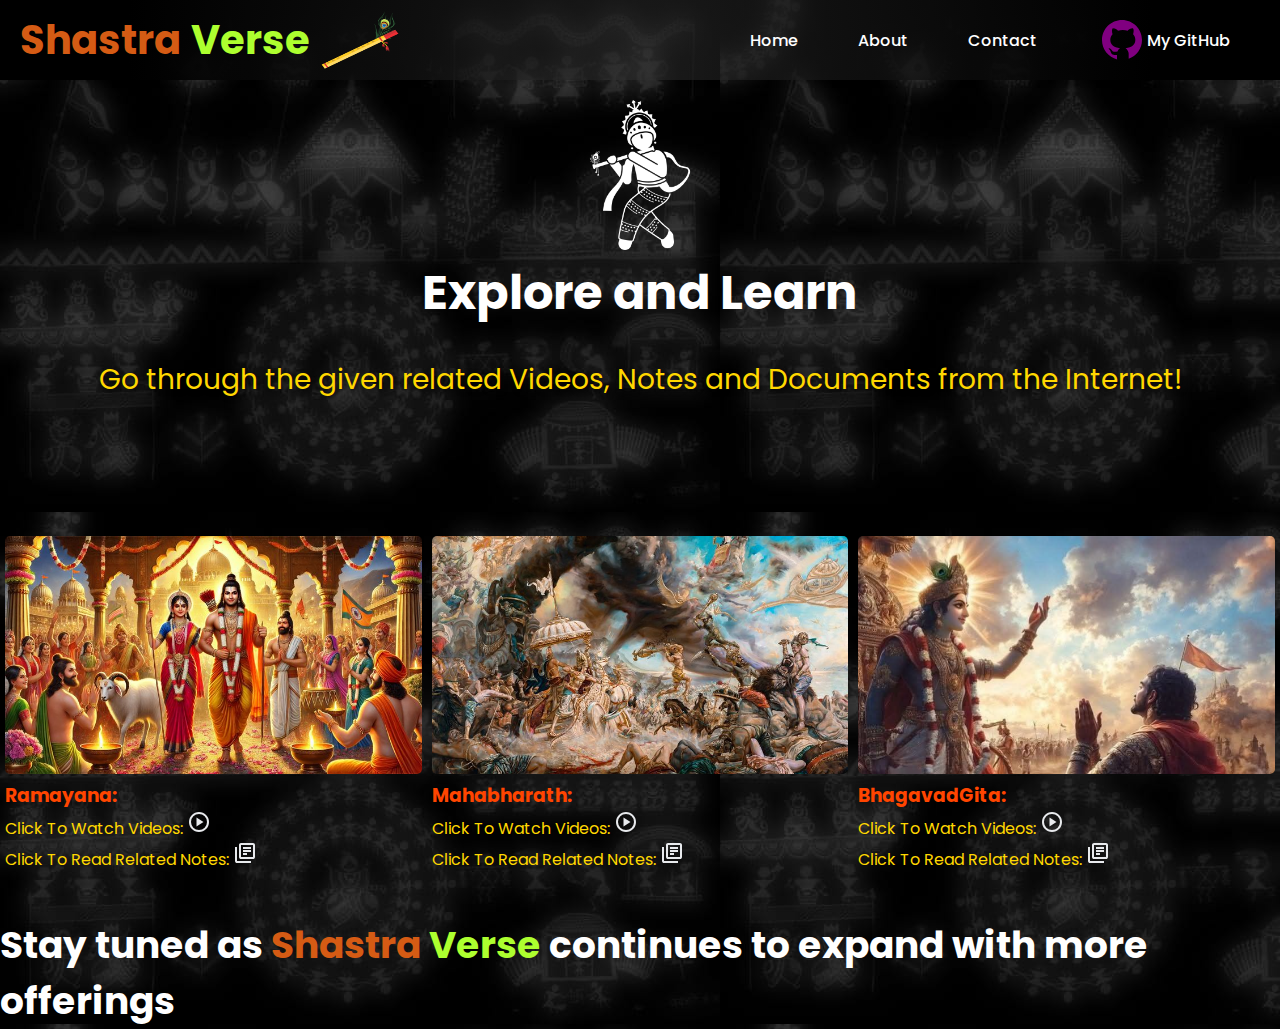
==== index.html @ a4d7df5c "Add files via upload" ====
<!DOCTYPE html>
<html lang="en">

<head>
    <meta charset="UTF-8">
    <meta name="viewport" content="width=device-width, initial-scale=1.0">
    <title>Shastra Verse - Spiritual Hub</title>
    <link rel="stylesheet" href="style.css">
    <link rel="shortcut icon" href="Elements/Screenshot_2025-02-19_155749-removebg-preview.png" type="image/x-icon">
</head>

<body>
    <nav>
        <ul class="sidebar">
            <li><a href="#top">Home</a></li>
            <li><a href="#">About</a></li>
            <li><a href="#">Contact</a></li>
            <li><a href="https://github.com/ChandraShekharDeshai"><svg xmlns="http://www.w3.org/2000/svg" width="50"
                        height="50" fill="purple" viewBox="0 0 30 30">
                        <path d="M15,3C8.373,3,3,8.373,3,15c0,5.623,3.872,10.328,9.092,11.63C12.036,26.468,12,26.28,12,26.047v-2.051 
                c-0.487,0-1.303,0-1.508,0c-0.821,0-1.551-0.353-1.905-1.009c-0.393-0.729-0.461-1.844-1.435-2.526 
                c-0.289-0.227-0.069-0.486,0.264-0.451c0.615,0.174,1.125,0.596,1.605,1.222c0.478,0.627,0.703,0.769,1.596,0.769 
                c0.433,0,1.081-0.025,1.691-0.121c0.328-0.833,0.895-1.6,1.588-1.962c-3.996-0.411-5.903-2.399-5.903-5.098 
                c0-1.162,0.495-2.286,1.336-3.233C9.053,10.647,8.706,8.73,9.435,8c1.798,0,2.885,1.166,3.146,1.481
                C13.477,9.174,14.461,9,15.495,9 c1.036,0,2.024,0.174,2.922,0.483C18.675,9.17,19.763,8,21.565,8c0.732,0.731,0.381,2.656,0.102,3.594 
                c0.836,0.945,1.328,2.066,1.328,3.226c0,2.697-1.904,4.684-5.894,5.097C18.199,20.49,19,22.1,19,23.313v2.734 
                c0,0.104-0.023,0.179-0.035,0.268C23.641,24.676,27,20.236,27,15C27,8.373,21.627,3,15,3z"></path>
                    </svg>My GitHub</a></li>
            <li class="closebutton" onclick=hideSideBar()><a href="#"><svg width="25" height="25" viewBox="0 0 24 24" fill="black"
                        xmlns="http://www.w3.org/2000/svg">
                        <path d="M6 6L18 18M6 18L18 6" stroke="black" stroke-width="2" stroke-linecap="round" />
                    </svg>
                </a></li> 
                </a>
        </ul>

        <p >Shastra <span>Verse</span><img height="80px" width="100px" src="Elements/pngtree-shri-krishna-flute-free-png-and-vector-png-image_5836998.png" alt=""></p>

        <ul>
            <li class="hideonmobile"><a href="#top">Home</a></li>
            <li class="hideonmobile"><a href="#">About</a></li>
            <li class="hideonmobile"><a href="#">Contact</a></li>
            <li class="hideonmobile"><a href="https://github.com/ChandraShekharDeshai"><svg
                        xmlns="http://www.w3.org/2000/svg" width="50" height="50" fill="purple" viewBox="0 0 30 30">
                        <path d="M15,3C8.373,3,3,8.373,3,15c0,5.623,3.872,10.328,9.092,11.63C12.036,26.468,12,26.28,12,26.047v-2.051 
                    c-0.487,0-1.303,0-1.508,0c-0.821,0-1.551-0.353-1.905-1.009c-0.393-0.729-0.461-1.844-1.435-2.526 
                    c-0.289-0.227-0.069-0.486,0.264-0.451c0.615,0.174,1.125,0.596,1.605,1.222c0.478,0.627,0.703,0.769,1.596,0.769 
                    c0.433,0,1.081-0.025,1.691-0.121c0.328-0.833,0.895-1.6,1.588-1.962c-3.996-0.411-5.903-2.399-5.903-5.098 
                    c0-1.162,0.495-2.286,1.336-3.233C9.053,10.647,8.706,8.73,9.435,8c1.798,0,2.885,1.166,3.146,1.481
                    C13.477,9.174,14.461,9,15.495,9 c1.036,0,2.024,0.174,2.922,0.483C18.675,9.17,19.763,8,21.565,8c0.732,0.731,0.381,2.656,0.102,3.594 
                    c0.836,0.945,1.328,2.066,1.328,3.226c0,2.697-1.904,4.684-5.894,5.097C18.199,20.49,19,22.1,19,23.313v2.734 
                    c0,0.104-0.023,0.179-0.035,0.268C23.641,24.676,27,20.236,27,15C27,8.373,21.627,3,15,3z"></path>
                    </svg>My GitHub</a></li>
            <li class="menubutton" onclick=showSideBar()><a href="#"> <svg width="25" height="25" viewBox="0 0 24 24"
                        fill="white" xmlns="http://www.w3.org/2000/svg">
                        <path d="M3 6h18M3 12h18M3 18h18" stroke="black" stroke-width="2" stroke-linecap="round" />
                    </svg></a></li>
        </ul>
    </nav>

    <main>
            <div class="head-part">
                <img class="titleimage" src="Elements/hindu.png" alt="">
                
             <h1 class="title">Explore and Learn</h1>
             <span class="description">Go through the given related Videos, Notes and Documents from the Internet!</span>
            </div>

        <div class="container">
            <div class="card">
                <img src="Elements/Shri ram _ Himanshu gautam.jpeg" alt="">
                <div class="content">
                    <h3>Ramayana:</h3>
                    <div class="para">
                        <p>Click To Watch Videos: <a href="https://youtube.com/playlist?list=PLiYDDQXoIcL3gHerhQjMdLhPf0YJafL6b&si=2990voEasmbn1Muc"><svg xmlns="http://www.w3.org/2000/svg" height="24px" viewBox="0 -960 960 960" width="24px" fill="#e8eaed">
                            <path d="m380-300 280-180-280-180v360Z"/>
                            <path d="M480-80q-83 0-156-31.5T197-197q-54-54-85.5-127T80-480q0-83 31.5-156T197-763q54-54 127-85.5T480-880q83 0 156 31.5T763-763q54 54 85.5 127T880-480q0 83-31.5 156T763-197q-54 54-127 85.5T480-80Zm0-80q134 0 227-93t93-227q0-134-93-227t-227-93q-134 0-227 93t-93 227q0 134 93 227t227 93Zm0-320Z"/>
                        </svg>
                        
                        </a></p>
                        <div class="para">
                            <p>Click To Read Related Notes: <a href="Docs/Ramayana.pdf"><svg xmlns="http://www.w3.org/2000/svg" height="24px" viewBox="0 -960 960 960" width="24px" fill="#e8eaed">
                                <path d="M400-400h160v-80H400v80Zm0-120h320v-80H400v80Zm0-120h320v-80H400v80Zm-80 400q-33 0-56.5-23.5T240-320v-480q0-33 23.5-56.5T320-880h480q33 0 56.5 23.5T880-800v480q0 33-23.5 56.5T800-240H320Zm0-80h480v-480H320v480ZM160-80q-33 0-56.5-23.5T80-160v-560h80v560h560v80H160Zm160-720v480-480Z"/>
                            </svg>
                            </a></p>
                        </div>
                    </div>
                </div>
            </div>
            
            <div class="card">
                <img src="Elements/image-735x420.jpg" alt="">
                <div class="content">
                    <h3>Mahabharath:</h3>
                    <div class="para">
                        <p>Click To Watch Videos: <a href="https://youtube.com/playlist?list=PLiYDDQXoIcL2hmGQ28pXPnUQFia_7GE7Q&si=2zQ44sz80Vvo3mNm"><svg xmlns="http://www.w3.org/2000/svg" height="24px" viewBox="0 -960 960 960" width="24px" fill="#e8eaed">
                            <path d="m380-300 280-180-280-180v360Z"/>
                            <path d="M480-80q-83 0-156-31.5T197-197q-54-54-85.5-127T80-480q0-83 31.5-156T197-763q54-54 127-85.5T480-880q83 0 156 31.5T763-763q54 54 85.5 127T880-480q0 83-31.5 156T763-197q-54 54-127 85.5T480-80Zm0-80q134 0 227-93t93-227q0-134-93-227t-227-93q-134 0-227 93t-93 227q0 134 93 227t227 93Zm0-320Z"/>
                        </svg>
                        
                        </a></p>
                        <div class="para">
                            <p>Click To Read Related Notes: <a href="Docs/Mahabharath.pdf"><svg xmlns="http://www.w3.org/2000/svg" height="24px" viewBox="0 -960 960 960" width="24px" fill="#e8eaed">
                                <path d="M400-400h160v-80H400v80Zm0-120h320v-80H400v80Zm0-120h320v-80H400v80Zm-80 400q-33 0-56.5-23.5T240-320v-480q0-33 23.5-56.5T320-880h480q33 0 56.5 23.5T880-800v480q0 33-23.5 56.5T800-240H320Zm0-80h480v-480H320v480ZM160-80q-33 0-56.5-23.5T80-160v-560h80v560h560v80H160Zm160-720v480-480Z"/>
                            </svg>
                            </a></p>
                        </div>
                    </div>
                </div>

            </div>
            <div class="card">
                <img src="Elements/bhagavadgita.jpg" alt="">
                <div class="content">
                    <h3>BhagavadGita:</h3>
                    <div class="para">
                        <p>Click To Watch Videos: <a href="https://youtube.com/playlist?list=PLiYDDQXoIcL1AOzAmgdwho2p5NmcfvH-l&si=1CIUjZNVnddW7qSI"><svg xmlns="http://www.w3.org/2000/svg" height="24px" viewBox="0 -960 960 960" width="24px" fill="#e8eaed">
                            <path d="m380-300 280-180-280-180v360Z"/>
                            <path d="M480-80q-83 0-156-31.5T197-197q-54-54-85.5-127T80-480q0-83 31.5-156T197-763q54-54 127-85.5T480-880q83 0 156 31.5T763-763q54 54 85.5 127T880-480q0 83-31.5 156T763-197q-54 54-127 85.5T480-80Zm0-80q134 0 227-93t93-227q0-134-93-227t-227-93q-134 0-227 93t-93 227q0 134 93 227t227 93Zm0-320Z"/>
                        </svg>
                        
                        </a></p>
                        <div class="para">
                            <p>Click To Read Related Notes: <a href="Docs/Gitapress_Gita_Roman.pdf"><svg xmlns="http://www.w3.org/2000/svg" height="24px" viewBox="0 -960 960 960" width="24px" fill="#e8eaed">
                                <path d="M400-400h160v-80H400v80Zm0-120h320v-80H400v80Zm0-120h320v-80H400v80Zm-80 400q-33 0-56.5-23.5T240-320v-480q0-33 23.5-56.5T320-880h480q33 0 56.5 23.5T880-800v480q0 33-23.5 56.5T800-240H320Zm0-80h480v-480H320v480ZM160-80q-33 0-56.5-23.5T80-160v-560h80v560h560v80H160Zm160-720v480-480Z"/>
                            </svg>
                            </a></p>
                        </div>
                    </div>
                </div>

            </div>
        </div>

        <div class="messagecont">
            <div class="message">
                <h2>Stay tuned as <span>Shastra</span> <span class="verse">Verse</span> continues to expand with more offerings</h2>
            </div>
        </div>















    </main>










    <script>
        function showSideBar() {
            const sidebar = document.querySelector('.sidebar')
            sidebar.style.display = 'flex'

        }
        function hideSideBar() {
            const sidebar = document.querySelector('.sidebar')
            sidebar.style.display = 'none'

        }
    </script>
</body>

</html>
---- style.css ----
/* Import Google Fonts */
@import url('https://fonts.googleapis.com/css2?family=Poppins:wght@100..900&display=swap');

* {
    margin: 0;
    padding: 0;
    box-sizing: border-box;
    font-family: 'Poppins', sans-serif;
}

body {
    min-height: 100vh;
    background-image: url(Elements/WhatsApp\ Image\ 2025-02-21\ at\ 17.43.34_7ec5ea4f.jpg);
    
    
}
/* Navbar */
nav {
    width: 100%;
    background: radial-gradient(circle, rgba(50,50,50,0.5) 0%, rgba(0,0,0,1) 80%);
    box-shadow: 3px 3px 5px rgba(0, 0, 0, 0.1);
    height: 80px;
    display: flex;
    align-items: center;
    justify-content: space-between;
    padding: 0 20px;
}

nav ul {
    list-style: none;
    display: flex;
    align-items: center;
    padding: 0;
}

nav li {
    margin: 0 15px;
    display: flex;
    align-items: center;
}

nav a {
    font-weight: 500;
    text-decoration: none;
    color: white;
    transition: transform 0.3s ease, color 0.3s ease;
    display: flex;
    align-items: center;
    padding: 20px 15px;
}

nav a:hover {
    color: gold;
    transform: scale(1.1) translateY(-3px);
}

nav p {
    color: rgb(213, 91, 20);
    font-size: 40px;
    font-weight: 700;
    display: flex;
    align-items: center;
}

nav p span {
    color: greenyellow;
    margin-left: 10px;
}

/* Sidebar */
.sidebar {
    position: fixed;
    top: 0;
    right: 0;
    height: 30vh;
    width: 250px;
    z-index: 999;
    backdrop-filter: blur(10px);
    background-color: rgba(255, 255, 255, 0.43);
    box-shadow: -10px 0 10px rgba(0, 0, 0, 0.1);
    display: none;
    flex-direction: column;
}


/* Sidebar */
.sidebar {
    position: fixed;
    top: 0;
    right: 0;
    height: 30vh;
    width: 250px;
    z-index: 999;
    backdrop-filter: blur(10px);
    background-color: rgba(255, 255, 255, 0.43);
    box-shadow: -10px 0 10px rgba(0, 0, 0, 0.1);
    display: none;
    flex-direction: column;
}

/* Title & Description */
.head-part {
    text-align: center;
    padding: 20px;
}

.titleimage {
    width: 150px;
    filter: invert(1);
}

.title {
    font-size: 3rem;
    color: white;
    margin-bottom: 30px;
}

.description {
    font-size: 28px;
    color: gold;
    text-shadow: 2px 2px 5px rgba(0, 0, 0, 0.7);
}

/* Responsive Container */
.container {
    display: flex;
    justify-content: space-between;
    margin-top: 110px;
    width: 100%;
    height: auto;
}

.container .card {
    padding: 5px;
    width: 100%;
    max-width: 450px;
    height: auto;
    
}

.container .card img {
    width: 100%;
    height: auto;
    object-fit: cover;
    border-radius: 5px;
}

/* Message Section */
.messagecont {
    display: flex;
    justify-content: center;
    margin-top: 40px;
}

.message {
    color: white;
    font-size: 25px;
}

.message span {
    color: rgb(213, 91, 20);
}

.message .verse {
    color: greenyellow;
}

/* Custom Styling for Text Colors */
.orangered-text {
    color: orangered;
}

a.gold-text {
    color: gold;
    text-decoration: none;
}

a.gold-text:hover {
    text-decoration: underline;
}
.menubutton{
    display: none;
}
h3{
    color: orangered;
}
.para p{
    color: gold;
}

/* Bootstrap Responsive Fixes */
@media (max-width: 945px) {
    .menubutton{
     
        display: block;
        filter: invert(1);
       
       }
       .closebutton{
           filter: invert(1);
       }
    .hideonmobile {
        display: none;
    }
    .menubutton{
        display: block;
    }

    .container {
        display: flex;
        flex-direction: column;
        align-items: center;
        width: 90%;
        margin: auto;
    }

    .titleimage {
        margin-top: 80px;
        width: 110px;
    }

    .description {
        font-size: 4.5vw;
    }
        

    .message {
        font-size: 14px;
        padding-left: 10px;
    }

    .title {
        font-size: 10vw;
    }

    .sidebar {
        width: 100%;
        height: 50%;
    }
    nav p img {
        width: 50px;
        height: auto;
    }

}

@media (max-width: 400px) {
    .sidebar {
        width: 100%;
    }   
    
    nav p {
        font-size: 25px;
    }
    
    
   
    

    .description {
        font-size: 4.5vw;
    }
    .menubutton{
     
     display: block;
     filter: invert(1);
    
    }
    .closebutton{
        filter: invert(1);
    }
    h2{
        font-size: 15px;
    }
    
}

@media (min-width: 1080px) and (min-height: 1920px) {
    .container {
        margin-top: 200px;
    }

    .titleimage {
        margin-top: 250px;
    }
}
@media (max-width:1247px){
    .message{
        font-size: 15px;
    }
}
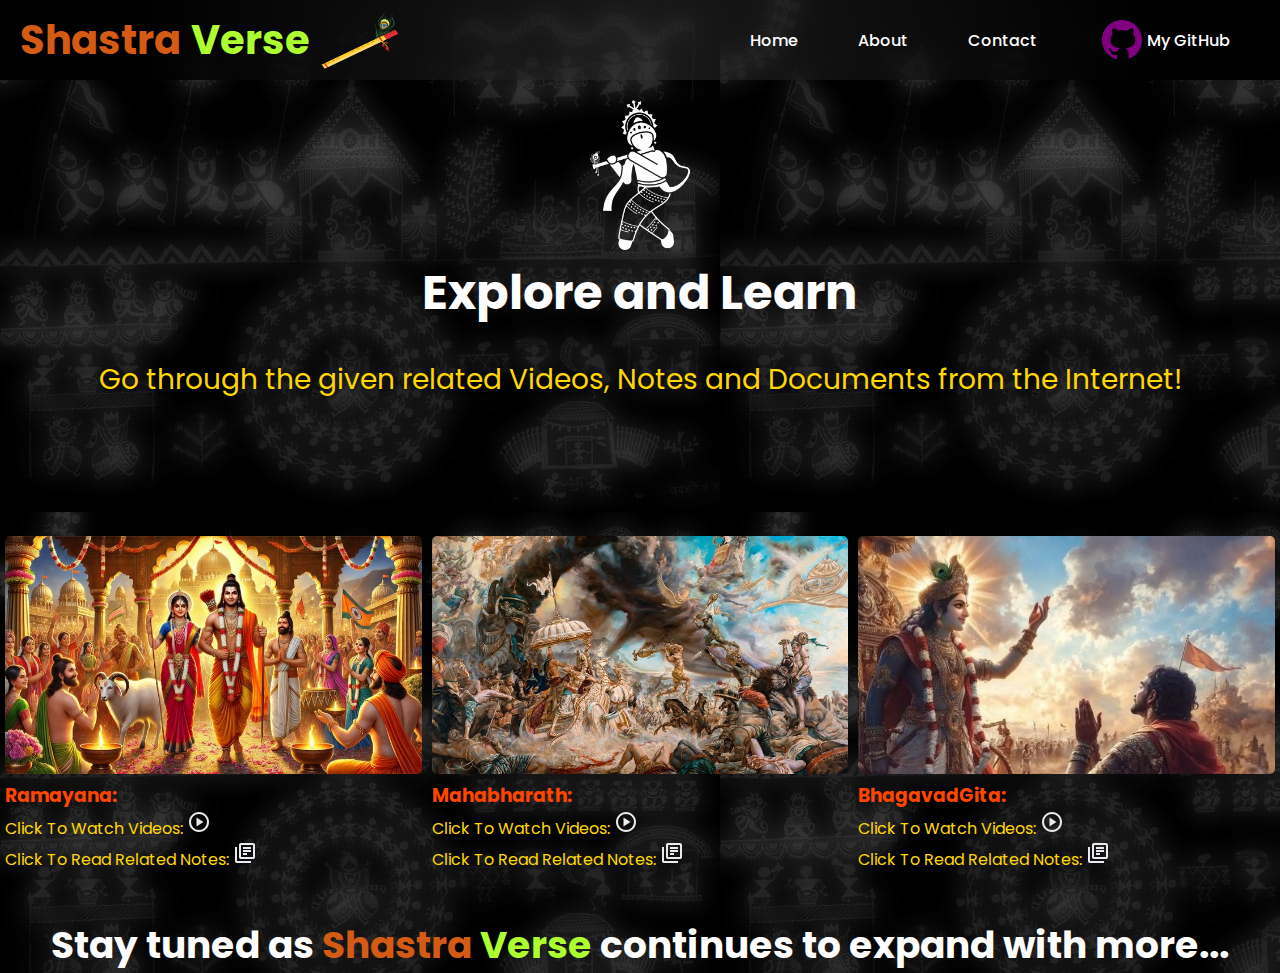
==== commit 70a9db81: "Add files via upload" ====
--- a/index.html
+++ b/index.html
@@ -134,7 +134,7 @@
 
         <div class="messagecont">
             <div class="message">
-                <h2>Stay tuned as <span>Shastra</span> <span class="verse">Verse</span> continues to expand with more offerings</h2>
+                <h2>Stay tuned as <span>Shastra</span> <span class="verse">Verse</span> continues to expand with more...</h2>
             </div>
         </div>
 
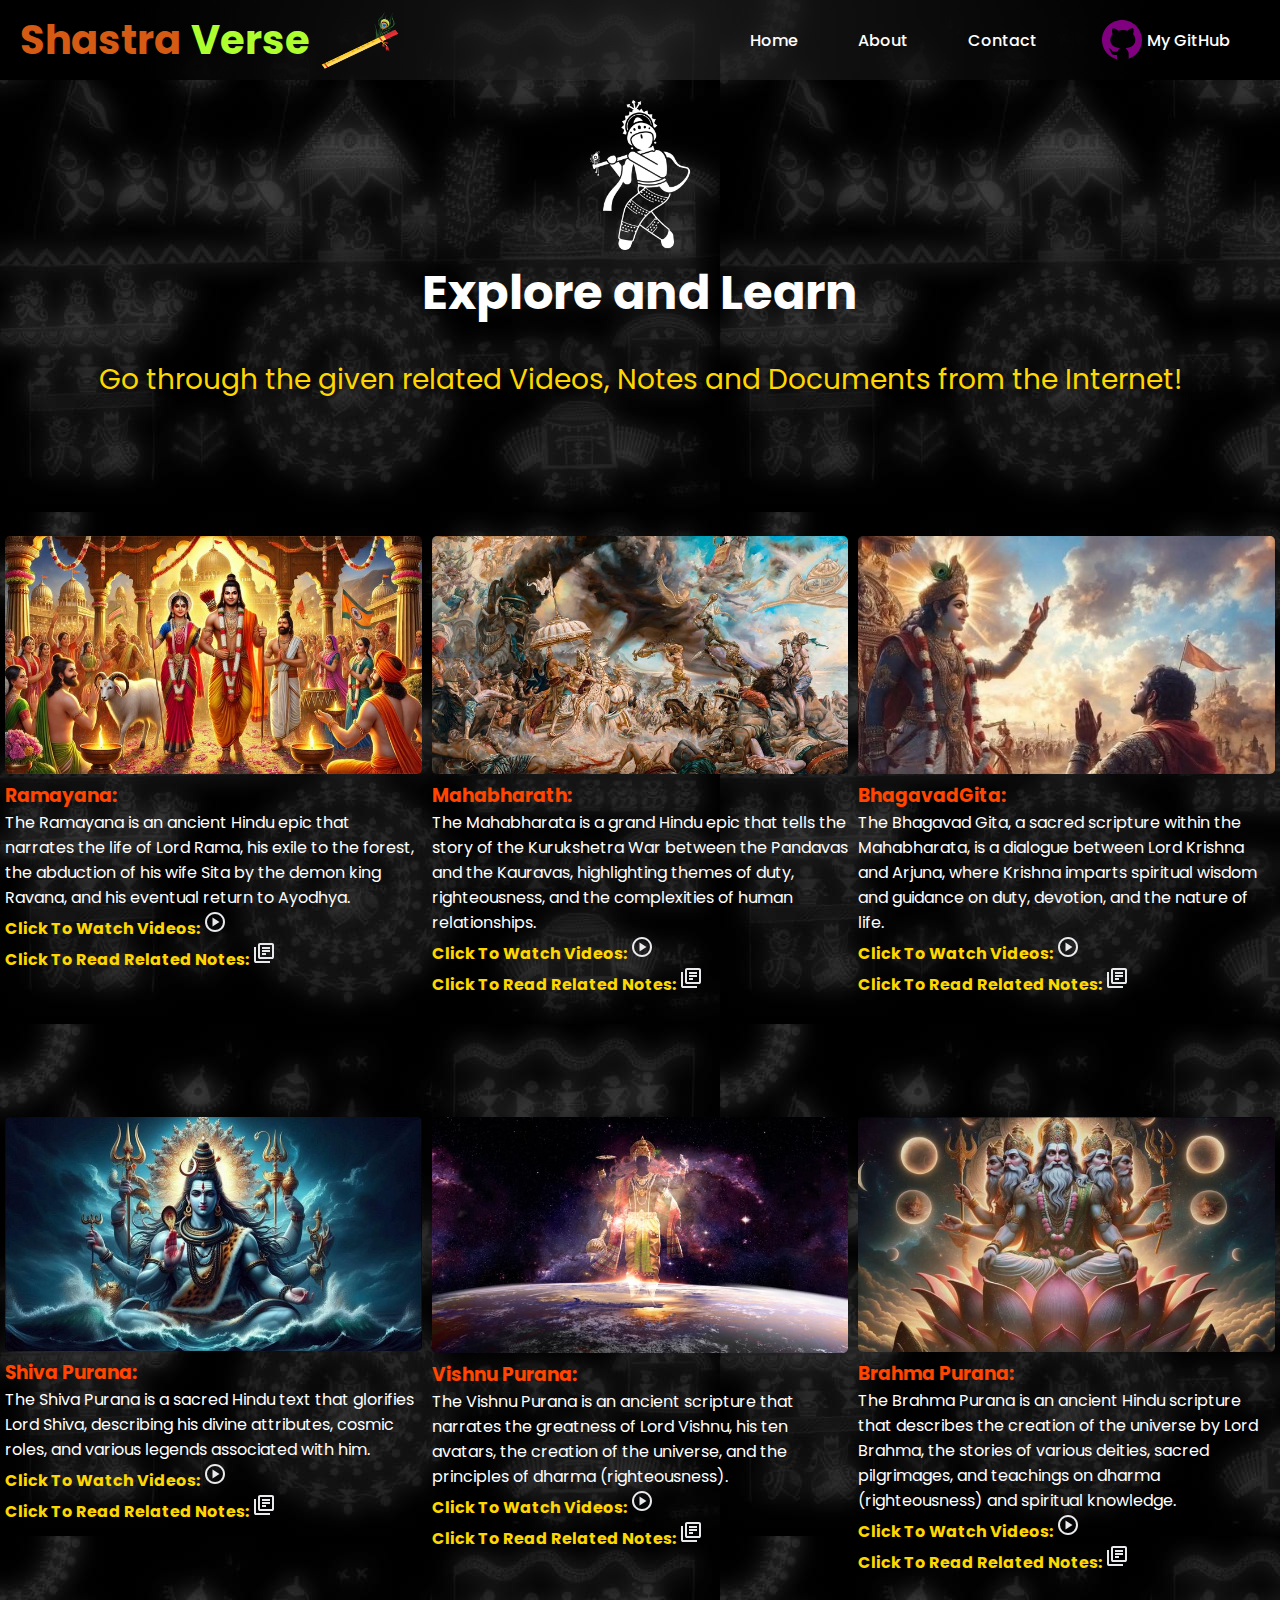
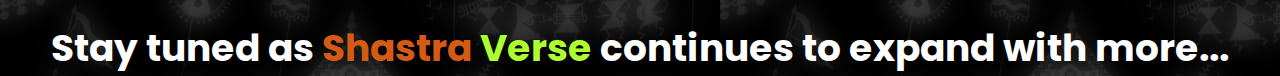
==== commit 73ead047: "Add files via upload" ====
--- a/index.html
+++ b/index.html
@@ -71,6 +71,7 @@
                 <img src="Elements/Shri ram _ Himanshu gautam.jpeg" alt="">
                 <div class="content">
                     <h3>Ramayana:</h3>
+                    <p class="intro">The Ramayana is an ancient Hindu epic that narrates the life of Lord Rama, his exile to the forest, the abduction of his wife Sita by the demon king Ravana, and his eventual return to Ayodhya.</p>
                     <div class="para">
                         <p>Click To Watch Videos: <a href="https://youtube.com/playlist?list=PLiYDDQXoIcL3gHerhQjMdLhPf0YJafL6b&si=2990voEasmbn1Muc"><svg xmlns="http://www.w3.org/2000/svg" height="24px" viewBox="0 -960 960 960" width="24px" fill="#e8eaed">
                             <path d="m380-300 280-180-280-180v360Z"/>
@@ -92,6 +93,7 @@
                 <img src="Elements/image-735x420.jpg" alt="">
                 <div class="content">
                     <h3>Mahabharath:</h3>
+                    <p class="intro">The Mahabharata is a grand Hindu epic that tells the story of the Kurukshetra War between the Pandavas and the Kauravas, highlighting themes of duty, righteousness, and the complexities of human relationships.</p>
                     <div class="para">
                         <p>Click To Watch Videos: <a href="https://youtube.com/playlist?list=PLiYDDQXoIcL2hmGQ28pXPnUQFia_7GE7Q&si=2zQ44sz80Vvo3mNm"><svg xmlns="http://www.w3.org/2000/svg" height="24px" viewBox="0 -960 960 960" width="24px" fill="#e8eaed">
                             <path d="m380-300 280-180-280-180v360Z"/>
@@ -113,6 +115,7 @@
                 <img src="Elements/bhagavadgita.jpg" alt="">
                 <div class="content">
                     <h3>BhagavadGita:</h3>
+                    <p class="intro">The Bhagavad Gita, a sacred scripture within the Mahabharata, is a dialogue between Lord Krishna and Arjuna, where Krishna imparts spiritual wisdom and guidance on duty, devotion, and the nature of life.</p>
                     <div class="para">
                         <p>Click To Watch Videos: <a href="https://youtube.com/playlist?list=PLiYDDQXoIcL1AOzAmgdwho2p5NmcfvH-l&si=1CIUjZNVnddW7qSI"><svg xmlns="http://www.w3.org/2000/svg" height="24px" viewBox="0 -960 960 960" width="24px" fill="#e8eaed">
                             <path d="m380-300 280-180-280-180v360Z"/>
@@ -131,6 +134,76 @@
 
             </div>
         </div>
+
+        <div class="container">
+            <div class="card">
+                <img src="Elements/Mahadev ki Mahima _ Jai Mahadev _ Hindi Song.jpeg" alt="">
+                <div class="content">
+                    <h3>Shiva Purana:</h3>
+                    <p class="intro">The Shiva Purana is a sacred Hindu text that glorifies Lord Shiva, describing his divine attributes, cosmic roles, and various legends associated with him.</p>
+                    <div class="para">
+                        <p>Click To Watch Videos: <a href="https://youtube.com/playlist?list=PLiYDDQXoIcL0kCQ43eLJ0MWVSJ0DfhM1K&si=qoxrMEoqkQKRwfqp"><svg xmlns="http://www.w3.org/2000/svg" height="24px" viewBox="0 -960 960 960" width="24px" fill="#e8eaed">
+                            <path d="m380-300 280-180-280-180v360Z"/>
+                            <path d="M480-80q-83 0-156-31.5T197-197q-54-54-85.5-127T80-480q0-83 31.5-156T197-763q54-54 127-85.5T480-880q83 0 156 31.5T763-763q54 54 85.5 127T880-480q0 83-31.5 156T763-197q-54 54-127 85.5T480-80Zm0-80q134 0 227-93t93-227q0-134-93-227t-227-93q-134 0-227 93t-93 227q0 134 93 227t227 93Zm0-320Z"/>
+                        </svg>
+                        
+                        </a></p>
+                        <div class="para">
+                            <p>Click To Read Related Notes: <a href="Docs/Shivapuran.pdf"><svg xmlns="http://www.w3.org/2000/svg" height="24px" viewBox="0 -960 960 960" width="24px" fill="#e8eaed">
+                                <path d="M400-400h160v-80H400v80Zm0-120h320v-80H400v80Zm0-120h320v-80H400v80Zm-80 400q-33 0-56.5-23.5T240-320v-480q0-33 23.5-56.5T320-880h480q33 0 56.5 23.5T880-800v480q0 33-23.5 56.5T800-240H320Zm0-80h480v-480H320v480ZM160-80q-33 0-56.5-23.5T80-160v-560h80v560h560v80H160Zm160-720v480-480Z"/>
+                            </svg>
+                            </a></p>
+                        </div>
+                    </div>
+                </div>
+            </div>
+            
+            <div class="card">
+                <img src="Elements/Cosmic Vishnu.jpeg" alt="">
+                <div class="content">
+                    <h3>Vishnu Purana:</h3>
+                    <p class="intro">The Vishnu Purana is an ancient scripture that narrates the greatness of Lord Vishnu, his ten avatars, the creation of the universe, and the principles of dharma (righteousness).</p>
+                    <div class="para">
+                        <p>Click To Watch Videos: <a href="https://youtube.com/playlist?list=PLiYDDQXoIcL0tb7AGIo8Fv-l5L3mN-3Kk&si=aAeJfd8Ac8Nenmnb"><svg xmlns="http://www.w3.org/2000/svg" height="24px" viewBox="0 -960 960 960" width="24px" fill="#e8eaed">
+                            <path d="m380-300 280-180-280-180v360Z"/>
+                            <path d="M480-80q-83 0-156-31.5T197-197q-54-54-85.5-127T80-480q0-83 31.5-156T197-763q54-54 127-85.5T480-880q83 0 156 31.5T763-763q54 54 85.5 127T880-480q0 83-31.5 156T763-197q-54 54-127 85.5T480-80Zm0-80q134 0 227-93t93-227q0-134-93-227t-227-93q-134 0-227 93t-93 227q0 134 93 227t227 93Zm0-320Z"/>
+                        </svg>
+                        
+                        </a></p>
+                        <div class="para">
+                            <p>Click To Read Related Notes: <a href="Docs/Vishnupuran.pdf"><svg xmlns="http://www.w3.org/2000/svg" height="24px" viewBox="0 -960 960 960" width="24px" fill="#e8eaed">
+                                <path d="M400-400h160v-80H400v80Zm0-120h320v-80H400v80Zm0-120h320v-80H400v80Zm-80 400q-33 0-56.5-23.5T240-320v-480q0-33 23.5-56.5T320-880h480q33 0 56.5 23.5T880-800v480q0 33-23.5 56.5T800-240H320Zm0-80h480v-480H320v480ZM160-80q-33 0-56.5-23.5T80-160v-560h80v560h560v80H160Zm160-720v480-480Z"/>
+                            </svg>
+                            </a></p>
+                        </div>
+                    </div>
+                </div>
+
+            </div>
+            <div class="card">
+                <img src="Elements/download (3).jpeg" alt="">
+                <div class="content">
+                    <h3>Brahma Purana:</h3>
+                    <p class="intro">The Brahma Purana is an ancient Hindu scripture that describes the creation of the universe by Lord Brahma, the stories of various deities, sacred pilgrimages, and teachings on dharma (righteousness) and spiritual knowledge.</p>
+                    <div class="para">
+                        <p>Click To Watch Videos: <a href="https://youtube.com/playlist?list=PLiYDDQXoIcL3U27NqeRcC1f7bkptserQ3&si=2-9Wlf4BDLT-kZPV"><svg xmlns="http://www.w3.org/2000/svg" height="24px" viewBox="0 -960 960 960" width="24px" fill="#e8eaed">
+                            <path d="m380-300 280-180-280-180v360Z"/>
+                            <path d="M480-80q-83 0-156-31.5T197-197q-54-54-85.5-127T80-480q0-83 31.5-156T197-763q54-54 127-85.5T480-880q83 0 156 31.5T763-763q54 54 85.5 127T880-480q0 83-31.5 156T763-197q-54 54-127 85.5T480-80Zm0-80q134 0 227-93t93-227q0-134-93-227t-227-93q-134 0-227 93t-93 227q0 134 93 227t227 93Zm0-320Z"/>
+                        </svg>
+                        
+                        </a></p>
+                        <div class="para">
+                            <p>Click To Read Related Notes: <a href="Docs/brahmapuran.pdf"><svg xmlns="http://www.w3.org/2000/svg" height="24px" viewBox="0 -960 960 960" width="24px" fill="#e8eaed">
+                                <path d="M400-400h160v-80H400v80Zm0-120h320v-80H400v80Zm0-120h320v-80H400v80Zm-80 400q-33 0-56.5-23.5T240-320v-480q0-33 23.5-56.5T320-880h480q33 0 56.5 23.5T880-800v480q0 33-23.5 56.5T800-240H320Zm0-80h480v-480H320v480ZM160-80q-33 0-56.5-23.5T80-160v-560h80v560h560v80H160Zm160-720v480-480Z"/>
+                            </svg>
+                            </a></p>
+                        </div>
+                    </div>
+                </div>
+
+            </div>
+        </div>
+        
 
         <div class="messagecont">
             <div class="message">
--- a/style.css
+++ b/style.css
@@ -129,6 +129,10 @@
     width: 100%;
     height: auto;
 }
+.intro{
+    color: white;
+
+}
 
 .container .card {
     padding: 5px;
@@ -186,6 +190,7 @@
 }
 .para p{
     color: gold;
+    font-weight: 700;
 }
 
 /* Bootstrap Responsive Fixes */
@@ -214,6 +219,10 @@
         margin: auto;
     }
 
+    .container .card{
+        padding-bottom: 30px;
+    }
+
     .titleimage {
         margin-top: 80px;
         width: 110px;
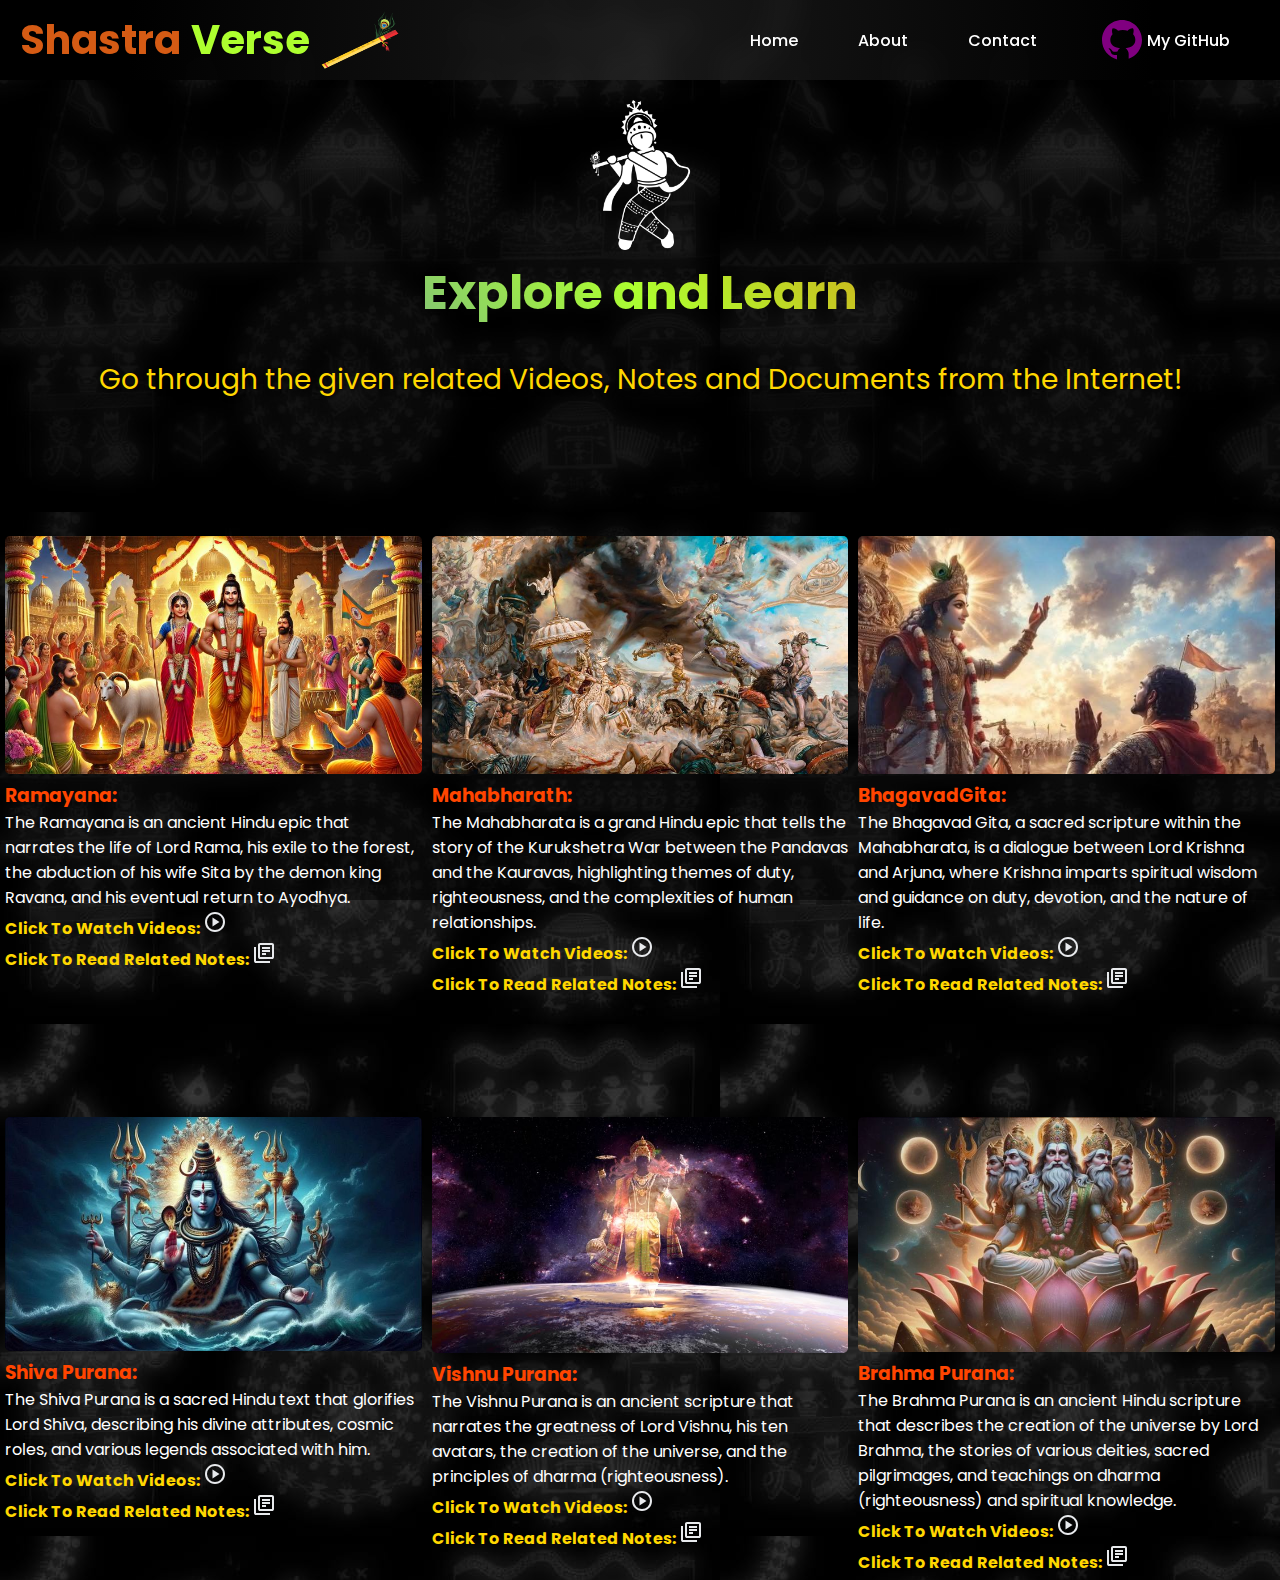
==== commit 358f0c17: "Add files via upload" ====
--- a/index.html
+++ b/index.html
@@ -205,11 +205,6 @@
         </div>
         
 
-        <div class="messagecont">
-            <div class="message">
-                <h2>Stay tuned as <span>Shastra</span> <span class="verse">Verse</span> continues to expand with more...</h2>
-            </div>
-        </div>
 
 
 
--- a/style.css
+++ b/style.css
@@ -7,13 +7,50 @@
     box-sizing: border-box;
     font-family: 'Poppins', sans-serif;
 }
+html {
+    scroll-behavior: smooth;
+}
+
 
 body {
     min-height: 100vh;
-    background-image: url(Elements/WhatsApp\ Image\ 2025-02-21\ at\ 17.43.34_7ec5ea4f.jpg);
-    
-    
-}
+    background-image: url(Elements/WhatsApp\ Image\ 2025-02-21\ at\ 17.43.34_7ec5ea4f.jpg); 
+    
+  
+}
+body::before {
+    content: "";
+    position: absolute;
+    top: 0;
+    left: 0;
+    width: 100%;
+    height: 100%;
+    background: rgba(0, 0, 0, 0.5);
+    z-index: -1;
+}
+.title {
+    background: linear-gradient(45deg, royalblue ,greenyellow, orangered);
+    -webkit-background-clip: text;
+    -webkit-text-fill-color: transparent;
+}
+@keyframes fadeInUp {
+    from {
+        opacity: 0;
+        transform: translateY(30px);
+    }
+    to {
+        opacity: 1;
+        transform: translateY(0);
+    }
+}
+
+.title, .description, .titleimage {
+    animation: fadeInUp 1s ease forwards;
+}
+
+
+
+
 /* Navbar */
 nav {
     width: 100%;
@@ -24,6 +61,12 @@
     align-items: center;
     justify-content: space-between;
     padding: 0 20px;
+}
+nav {
+    position: sticky;
+    top: 0;
+    z-index: 1000;
+    backdrop-filter: blur(10px);
 }
 
 nav ul {
@@ -76,27 +119,12 @@
     width: 250px;
     z-index: 999;
     backdrop-filter: blur(10px);
-    background-color: rgba(255, 255, 255, 0.43);
+    background-color: rgba(21, 21, 21, 0.842);
     box-shadow: -10px 0 10px rgba(0, 0, 0, 0.1);
     display: none;
     flex-direction: column;
 }
 
-
-/* Sidebar */
-.sidebar {
-    position: fixed;
-    top: 0;
-    right: 0;
-    height: 30vh;
-    width: 250px;
-    z-index: 999;
-    backdrop-filter: blur(10px);
-    background-color: rgba(255, 255, 255, 0.43);
-    box-shadow: -10px 0 10px rgba(0, 0, 0, 0.1);
-    display: none;
-    flex-direction: column;
-}
 
 /* Title & Description */
 .head-part {
@@ -128,6 +156,7 @@
     margin-top: 110px;
     width: 100%;
     height: auto;
+ 
 }
 .intro{
     color: white;
@@ -148,26 +177,15 @@
     object-fit: cover;
     border-radius: 5px;
 }
-
-/* Message Section */
-.messagecont {
-    display: flex;
-    justify-content: center;
-    margin-top: 40px;
-}
-
-.message {
-    color: white;
-    font-size: 25px;
-}
-
-.message span {
-    color: rgb(213, 91, 20);
-}
-
-.message .verse {
-    color: greenyellow;
-}
+.card {
+    transition: transform 0.3s ease;
+}
+
+.card:hover {
+    transform: perspective(1000px) rotateY(5deg) translateZ(10px);
+}
+
+
 
 /* Custom Styling for Text Colors */
 .orangered-text {
@@ -244,7 +262,8 @@
 
     .sidebar {
         width: 100%;
-        height: 50%;
+        height: 100vh;
+        
     }
     nav p img {
         width: 50px;
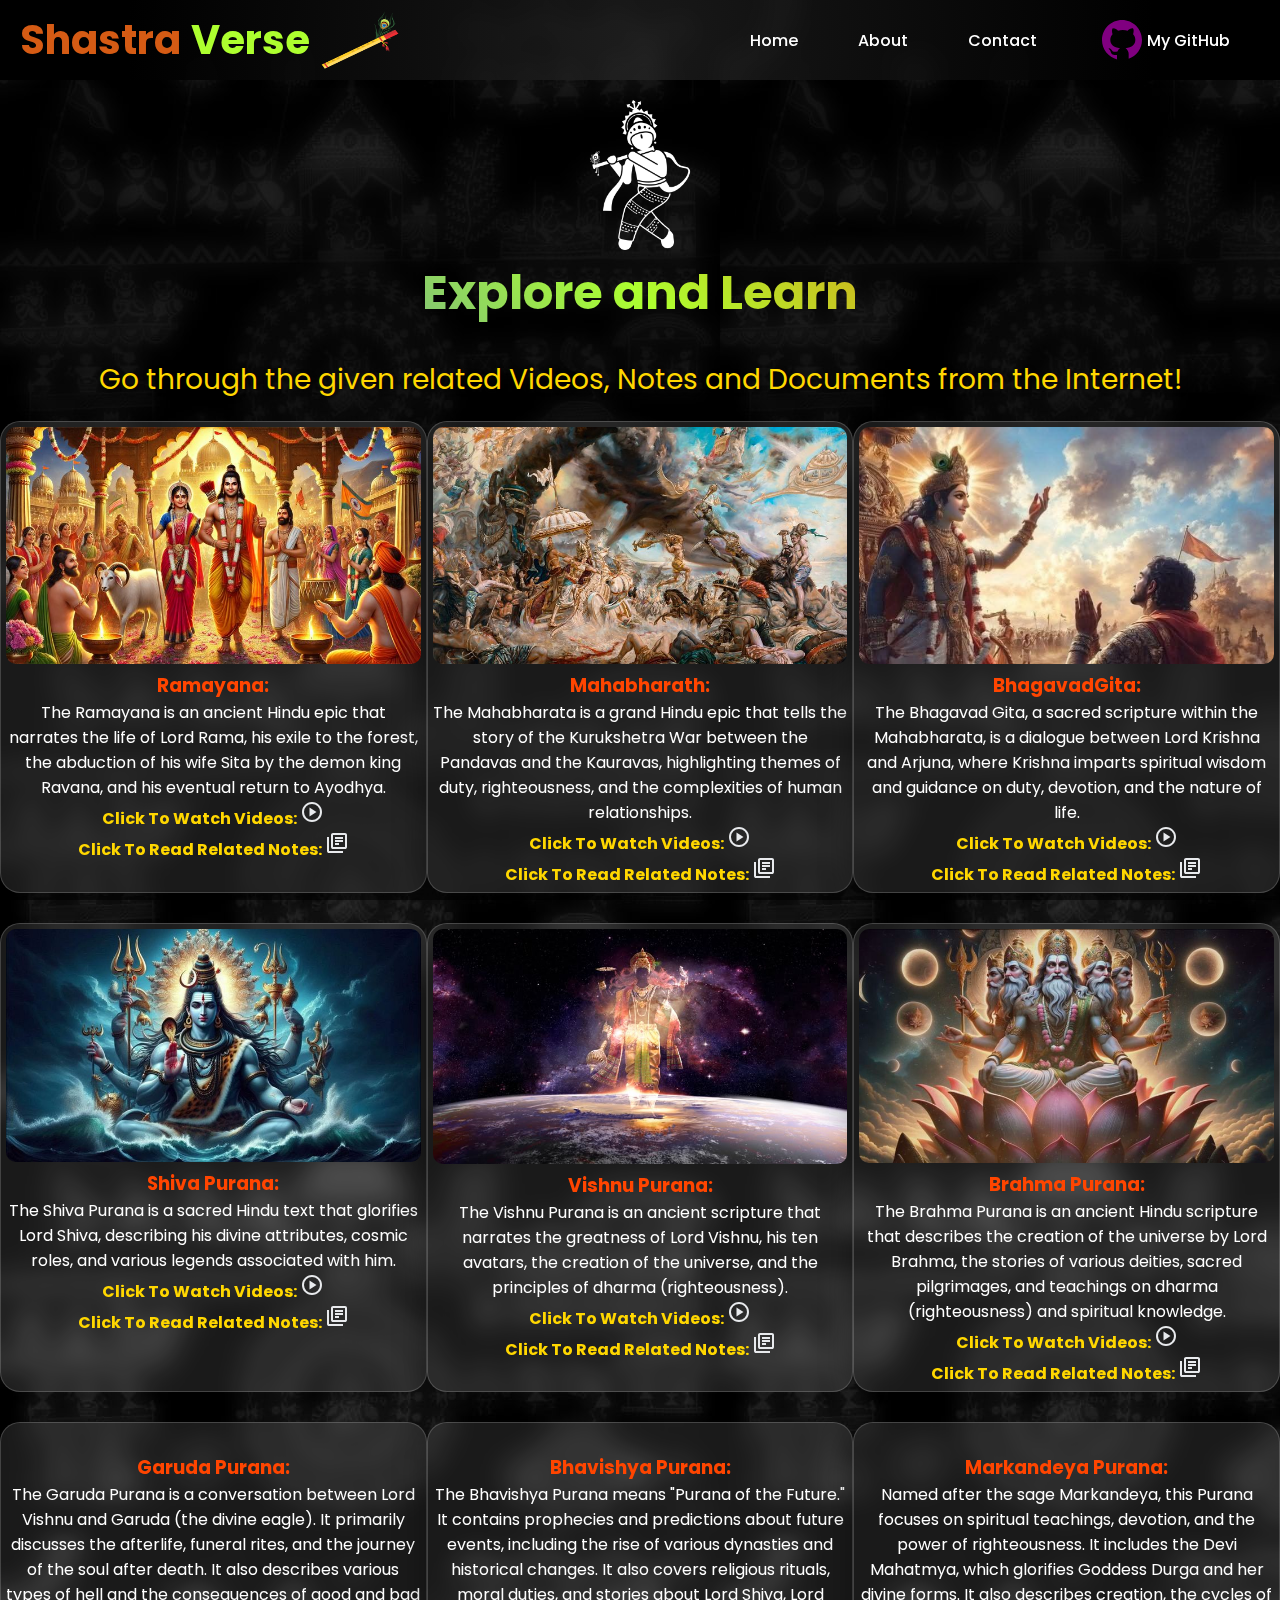
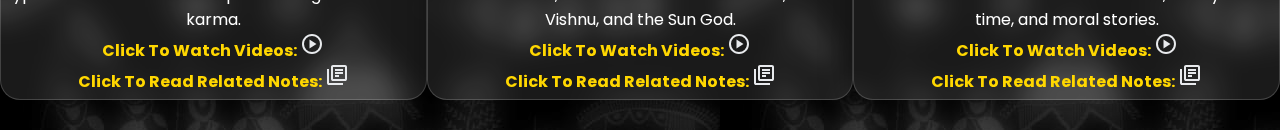
==== commit a5cb567f: "Add files via upload" ====
--- a/index.html
+++ b/index.html
@@ -10,6 +10,8 @@
 </head>
 
 <body>
+    
+    
     <nav>
         <ul class="sidebar">
             <li><a href="#top">Home</a></li>
@@ -193,7 +195,7 @@
                         
                         </a></p>
                         <div class="para">
-                            <p>Click To Read Related Notes: <a href="Docs/brahmapuran.pdf"><svg xmlns="http://www.w3.org/2000/svg" height="24px" viewBox="0 -960 960 960" width="24px" fill="#e8eaed">
+                            <p>Click To Read Related Notes: <a href="Docs/Garuda_Purana_Expanded.pdf"><svg xmlns="http://www.w3.org/2000/svg" height="24px" viewBox="0 -960 960 960" width="24px" fill="#e8eaed">
                                 <path d="M400-400h160v-80H400v80Zm0-120h320v-80H400v80Zm0-120h320v-80H400v80Zm-80 400q-33 0-56.5-23.5T240-320v-480q0-33 23.5-56.5T320-880h480q33 0 56.5 23.5T880-800v480q0 33-23.5 56.5T800-240H320Zm0-80h480v-480H320v480ZM160-80q-33 0-56.5-23.5T80-160v-560h80v560h560v80H160Zm160-720v480-480Z"/>
                             </svg>
                             </a></p>
@@ -204,6 +206,74 @@
             </div>
         </div>
         
+        <div class="container">
+            <div class="card">
+                <img src="Elements/garudapurana.jpg" alt="">
+                <div class="content">
+                    <h3>Garuda Purana:</h3>
+                    <p class="intro">The Garuda Purana is a conversation between Lord Vishnu and Garuda (the divine eagle). It primarily discusses the afterlife, funeral rites, and the journey of the soul after death. It also describes various types of hell and the consequences of good and bad karma.</p>
+                    <div class="para">
+                        <p>Click To Watch Videos: <a href="https://youtube.com/playlist?list=PLiYDDQXoIcL3DsImkvaxcYionjs5SnEka&si=YJjbEnFcDP8Y520D"><svg xmlns="http://www.w3.org/2000/svg" height="24px" viewBox="0 -960 960 960" width="24px" fill="#e8eaed">
+                            <path d="m380-300 280-180-280-180v360Z"/>
+                            <path d="M480-80q-83 0-156-31.5T197-197q-54-54-85.5-127T80-480q0-83 31.5-156T197-763q54-54 127-85.5T480-880q83 0 156 31.5T763-763q54 54 85.5 127T880-480q0 83-31.5 156T763-197q-54 54-127 85.5T480-80Zm0-80q134 0 227-93t93-227q0-134-93-227t-227-93q-134 0-227 93t-93 227q0 134 93 227t227 93Zm0-320Z"/>
+                        </svg>
+                        
+                        </a></p>
+                        <div class="para">
+                            <p>Click To Read Related Notes: <a href="Docs/Garuda_Purana_Expanded.pdf"><svg xmlns="http://www.w3.org/2000/svg" height="24px" viewBox="0 -960 960 960" width="24px" fill="#e8eaed">
+                                <path d="M400-400h160v-80H400v80Zm0-120h320v-80H400v80Zm0-120h320v-80H400v80Zm-80 400q-33 0-56.5-23.5T240-320v-480q0-33 23.5-56.5T320-880h480q33 0 56.5 23.5T880-800v480q0 33-23.5 56.5T800-240H320Zm0-80h480v-480H320v480ZM160-80q-33 0-56.5-23.5T80-160v-560h80v560h560v80H160Zm160-720v480-480Z"/>
+                            </svg>
+                            </a></p>
+                        </div>
+                    </div>
+                </div>
+            </div>
+            
+            <div class="card">
+                <img src="Elements/bhavishyapurana.jpg" alt="">
+                <div class="content">
+                    <h3>Bhavishya Purana:</h3>
+                    <p class="intro">The Bhavishya Purana means "Purana of the Future." It contains prophecies and predictions about future events, including the rise of various dynasties and historical changes. It also covers religious rituals, moral duties, and stories about Lord Shiva, Lord Vishnu, and the Sun God.</p>
+                    <div class="para">
+                        <p>Click To Watch Videos: <a href="https://youtube.com/playlist?list=PLiYDDQXoIcL0OF_0XFTHKTqRab0L54XlH&si=2pmxnxvx4n3-hOnF"><svg xmlns="http://www.w3.org/2000/svg" height="24px" viewBox="0 -960 960 960" width="24px" fill="#e8eaed">
+                            <path d="m380-300 280-180-280-180v360Z"/>
+                            <path d="M480-80q-83 0-156-31.5T197-197q-54-54-85.5-127T80-480q0-83 31.5-156T197-763q54-54 127-85.5T480-880q83 0 156 31.5T763-763q54 54 85.5 127T880-480q0 83-31.5 156T763-197q-54 54-127 85.5T480-80Zm0-80q134 0 227-93t93-227q0-134-93-227t-227-93q-134 0-227 93t-93 227q0 134 93 227t227 93Zm0-320Z"/>
+                        </svg>
+                        
+                        </a></p>
+                        <div class="para">
+                            <p>Click To Read Related Notes: <a href="Docs/Bhavishya_Purana_Expanded.pdf"><svg xmlns="http://www.w3.org/2000/svg" height="24px" viewBox="0 -960 960 960" width="24px" fill="#e8eaed">
+                                <path d="M400-400h160v-80H400v80Zm0-120h320v-80H400v80Zm0-120h320v-80H400v80Zm-80 400q-33 0-56.5-23.5T240-320v-480q0-33 23.5-56.5T320-880h480q33 0 56.5 23.5T880-800v480q0 33-23.5 56.5T800-240H320Zm0-80h480v-480H320v480ZM160-80q-33 0-56.5-23.5T80-160v-560h80v560h560v80H160Zm160-720v480-480Z"/>
+                            </svg>
+                            </a></p>
+                        </div>
+                    </div>
+                </div>
+
+            </div>
+            <div class="card">
+                <img src="Elements/markandeyapurana.jpg" alt="">
+                <div class="content">
+                    <h3>Markandeya Purana:</h3>
+                    <p class="intro">Named after the sage Markandeya, this Purana focuses on spiritual teachings, devotion, and the power of righteousness. It includes the Devi Mahatmya, which glorifies Goddess Durga and her divine forms. It also describes creation, the cycles of time, and moral stories.</p>
+                    <div class="para">
+                        <p>Click To Watch Videos: <a href="https://youtube.com/playlist?list=PLiYDDQXoIcL2yUCjS6Oj-Xpu1n0dPqhY3&si=nL53y9z8A3JsqeW6"><svg xmlns="http://www.w3.org/2000/svg" height="24px" viewBox="0 -960 960 960" width="24px" fill="#e8eaed">
+                            <path d="m380-300 280-180-280-180v360Z"/>
+                            <path d="M480-80q-83 0-156-31.5T197-197q-54-54-85.5-127T80-480q0-83 31.5-156T197-763q54-54 127-85.5T480-880q83 0 156 31.5T763-763q54 54 85.5 127T880-480q0 83-31.5 156T763-197q-54 54-127 85.5T480-80Zm0-80q134 0 227-93t93-227q0-134-93-227t-227-93q-134 0-227 93t-93 227q0 134 93 227t227 93Zm0-320Z"/>
+                        </svg>
+                        
+                        </a></p>
+                        <div class="para">
+                            <p>Click To Read Related Notes: <a href="Docs/Markandeya_Purana_Expanded.pdf"><svg xmlns="http://www.w3.org/2000/svg" height="24px" viewBox="0 -960 960 960" width="24px" fill="#e8eaed">
+                                <path d="M400-400h160v-80H400v80Zm0-120h320v-80H400v80Zm0-120h320v-80H400v80Zm-80 400q-33 0-56.5-23.5T240-320v-480q0-33 23.5-56.5T320-880h480q33 0 56.5 23.5T880-800v480q0 33-23.5 56.5T800-240H320Zm0-80h480v-480H320v480ZM160-80q-33 0-56.5-23.5T80-160v-560h80v560h560v80H160Zm160-720v480-480Z"/>
+                            </svg>
+                            </a></p>
+                        </div>
+                    </div>
+                </div>
+
+            </div>
+        </div>
 
 
 
--- a/style.css
+++ b/style.css
@@ -12,10 +12,11 @@
 }
 
 
+
 body {
     min-height: 100vh;
     background-image: url(Elements/WhatsApp\ Image\ 2025-02-21\ at\ 17.43.34_7ec5ea4f.jpg); 
-    
+    /* overflow-x: hidden; */
   
 }
 body::before {
@@ -156,6 +157,8 @@
     margin-top: 110px;
     width: 100%;
     height: auto;
+    margin: 0px;
+    margin-bottom: 30px;
  
 }
 .intro{
@@ -175,7 +178,7 @@
     width: 100%;
     height: auto;
     object-fit: cover;
-    border-radius: 5px;
+    border-radius: 10px;
 }
 .card {
     transition: transform 0.3s ease;
@@ -183,6 +186,26 @@
 
 .card:hover {
     transform: perspective(1000px) rotateY(5deg) translateZ(10px);
+}
+.card {
+    width: 300px; /* Card dimensions */
+    padding: 20px;
+    border-radius: 20px;
+    background: rgba(255, 255, 255, 0.1); /* Transparent background */
+    box-shadow: 0 8px 32px 0 rgba(0, 0, 0, 0.37); /* Soft shadow */
+    backdrop-filter: blur(10px); /* Glass blur effect */
+    -webkit-backdrop-filter: blur(10px); /* Safari support */
+    border: 1px solid rgba(255, 255, 255, 0.18); /* Subtle border */
+    color: white;
+    text-align: center;
+}
+
+/* Card Hover Effect */
+.card:hover {
+    backdrop-filter: blur(20px);
+    box-shadow: 0 10px 40px rgba(0, 0, 0, 0.5);
+    transform: translateY(-5px) perspective(1000px) rotateY(5deg) translateZ(10px);;
+    transition: all 0.3s ease;
 }
 
 
@@ -239,6 +262,7 @@
 
     .container .card{
         padding-bottom: 30px;
+        margin-bottom: 20px;
     }
 
     .titleimage {
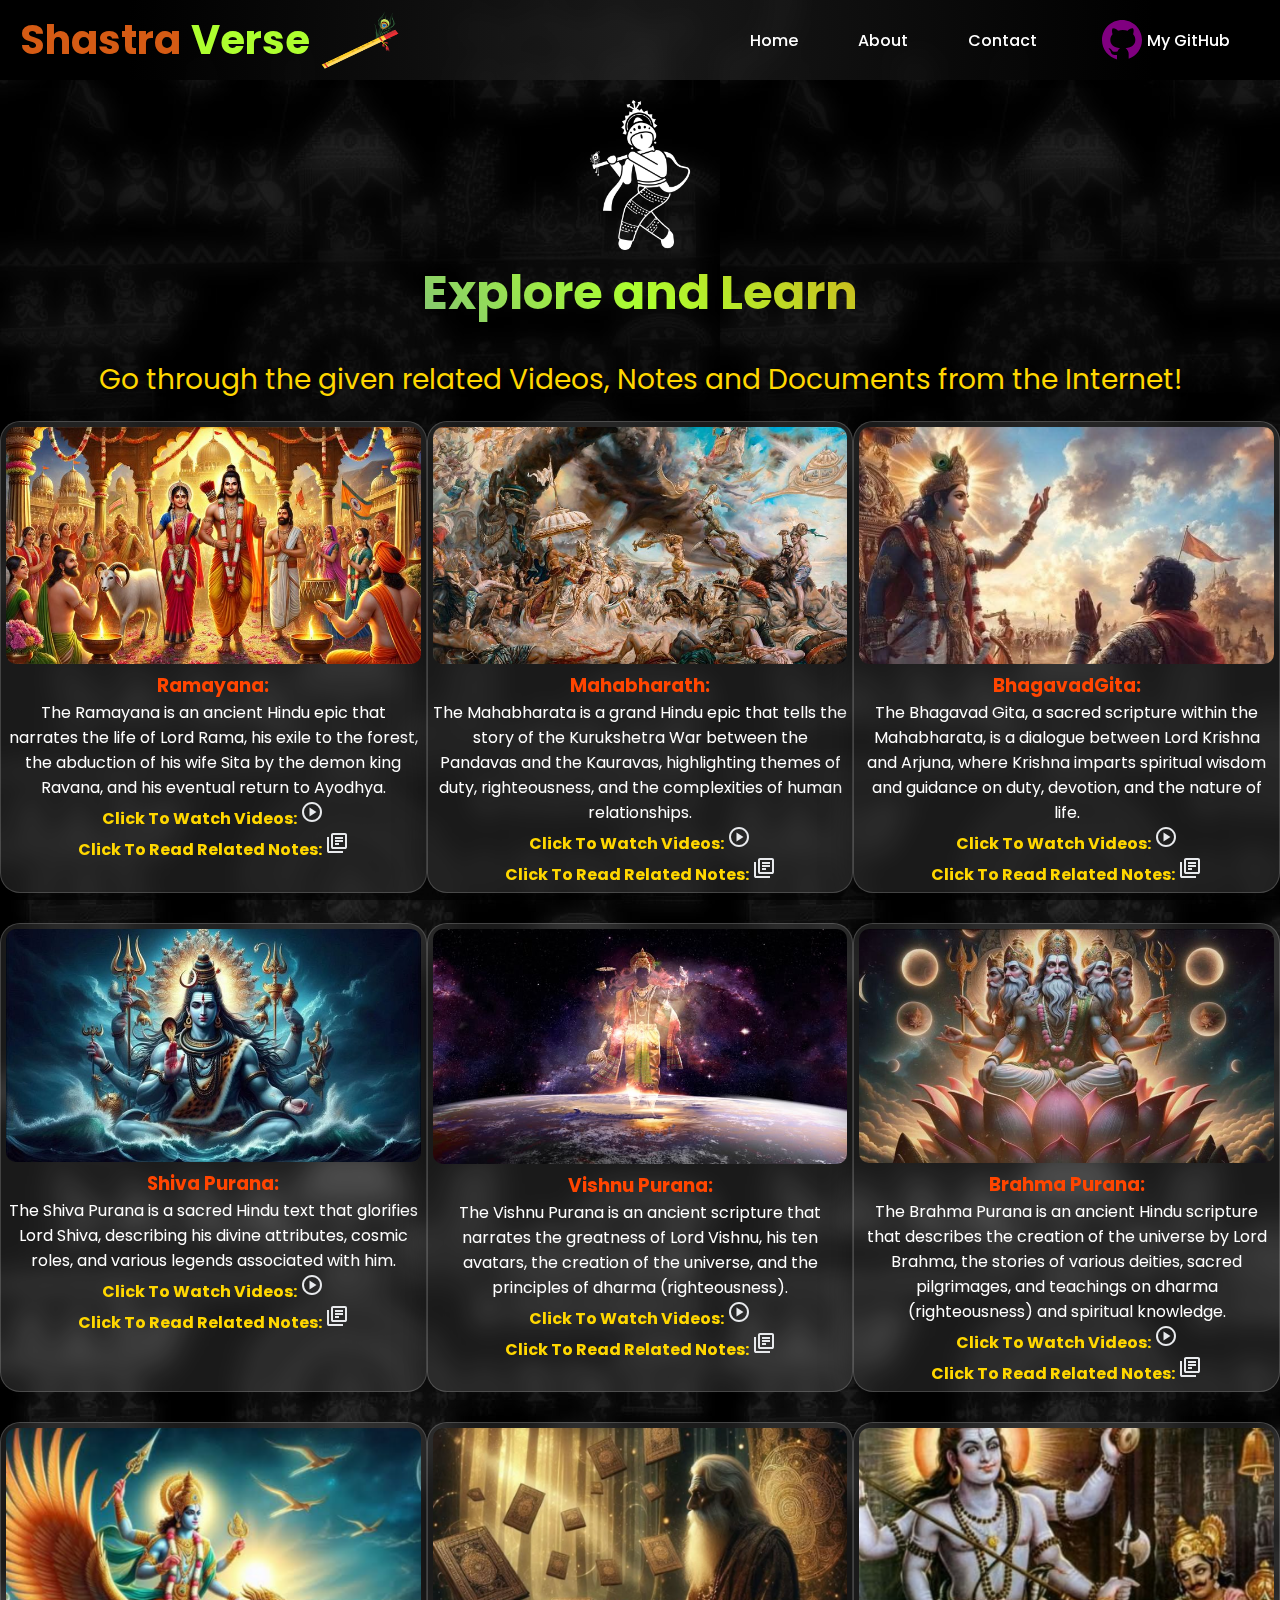
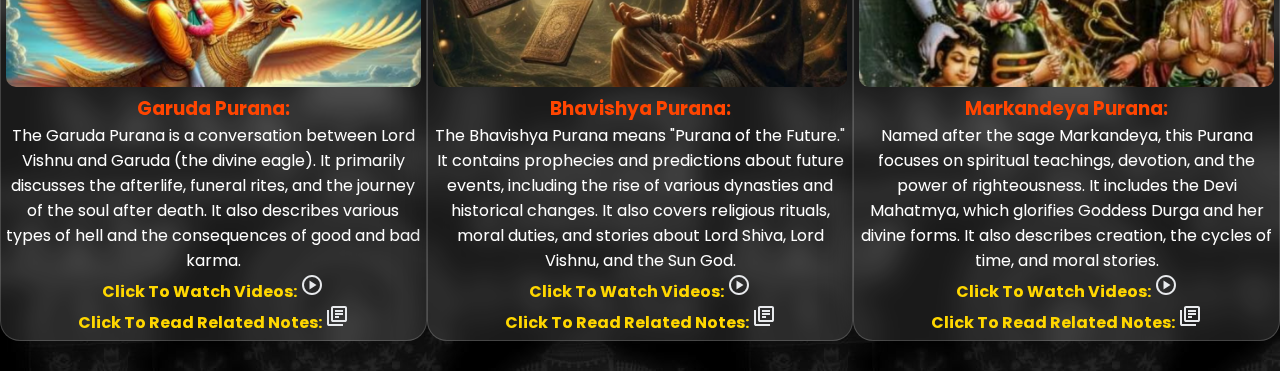
==== commit 85329032: "Add files via upload" ====
--- a/index.html
+++ b/index.html
@@ -14,8 +14,8 @@
     
     <nav>
         <ul class="sidebar">
-            <li><a href="#top">Home</a></li>
-            <li><a href="#">About</a></li>
+            <li><a href="index.html">Home</a></li>
+            <li><a href="about.html">About</a></li>
             <li><a href="#">Contact</a></li>
             <li><a href="https://github.com/ChandraShekharDeshai"><svg xmlns="http://www.w3.org/2000/svg" width="50"
                         height="50" fill="purple" viewBox="0 0 30 30">
@@ -39,8 +39,8 @@
         <p >Shastra <span>Verse</span><img height="80px" width="100px" src="Elements/pngtree-shri-krishna-flute-free-png-and-vector-png-image_5836998.png" alt=""></p>
 
         <ul>
-            <li class="hideonmobile"><a href="#top">Home</a></li>
-            <li class="hideonmobile"><a href="#">About</a></li>
+            <li class="hideonmobile"><a href="index.html">Home</a></li>
+            <li class="hideonmobile"><a href="about.html">About</a></li>
             <li class="hideonmobile"><a href="#">Contact</a></li>
             <li class="hideonmobile"><a href="https://github.com/ChandraShekharDeshai"><svg
                         xmlns="http://www.w3.org/2000/svg" width="50" height="50" fill="purple" viewBox="0 0 30 30">
--- a/style.css
+++ b/style.css
@@ -234,6 +234,63 @@
     font-weight: 700;
 }
 
+/* About Us Container */
+.abtcontainer {
+    
+    display: flex;
+    flex-direction: column;
+    align-items: center; /* Centering the content */
+    padding: 50px 20px; /* Adding padding for better spacing */
+    background: rgba(255, 255, 255, 0.1); /* Light translucent background */
+    border-radius: 15px; /* Soft rounded corners */
+    box-shadow: 0 0 15px rgba(0, 0, 0, 0.2); /* Soft glowing shadow */
+}
+
+/* About Us Heading */
+.abtheading {
+    font-size: 3rem; /* Large heading */
+    font-weight: 700; /* Bold font */
+    color: #a16cf0; /* Attractive violet tone */
+    margin-bottom: 30px; /* Space below heading */
+    text-align: center; /* Center text */
+    text-transform: uppercase; /* Capitalized heading */
+    letter-spacing: 2px; /* Space between letters */
+}
+
+/* About Us Content */
+.abtcontent {
+    max-width: 900px; /* Limit text width for better readability */
+    line-height: 2; /* Increased line spacing */
+    font-size: 1.2rem; /* Slightly larger text for readability */
+    color: white; /* White text for contrast */
+    text-align: justify; /* Neat block alignment */
+    word-spacing: 2px; /* Add subtle spacing between words */
+}
+
+.contactcontainer{
+    display: flex;
+    flex-direction: column;
+    align-items: center; /* Centering the content */
+    padding: 50px 20px; /* Adding padding for better spacing */
+    background: rgba(255, 255, 255, 0.1); /* Light translucent background */
+    border-radius: 15px; /* Soft rounded corners */
+    box-shadow: 0 0 15px rgba(0, 0, 0, 0.2); /* Soft glowing shadow */
+}
+.contact-info{
+    max-width: 900px; /* Limit text width for better readability */
+    line-height: 2; /* Increased line spacing */
+    font-size: 1.2rem; /* Slightly larger text for readability */
+    color: white; /* White text for contrast */
+    text-align: justify; /* Neat block alignment */
+    word-spacing: 2px; /* Add subtle spacing between words */
+}
+.contact{
+    color: #a16cf0;
+
+}
+
+
+
 /* Bootstrap Responsive Fixes */
 @media (max-width: 945px) {
     .menubutton{
@@ -293,8 +350,16 @@
         width: 50px;
         height: auto;
     }
-
-}
+    .abtheading {
+        font-size: 2.5rem; /* Smaller heading on small screens */
+    }
+    .abtcontent {
+        font-size: 1rem; /* Adjust content font size */
+        line-height: 1.8; /* Tighter line spacing */
+    }
+}
+
+
 
 @media (max-width: 400px) {
     .sidebar {
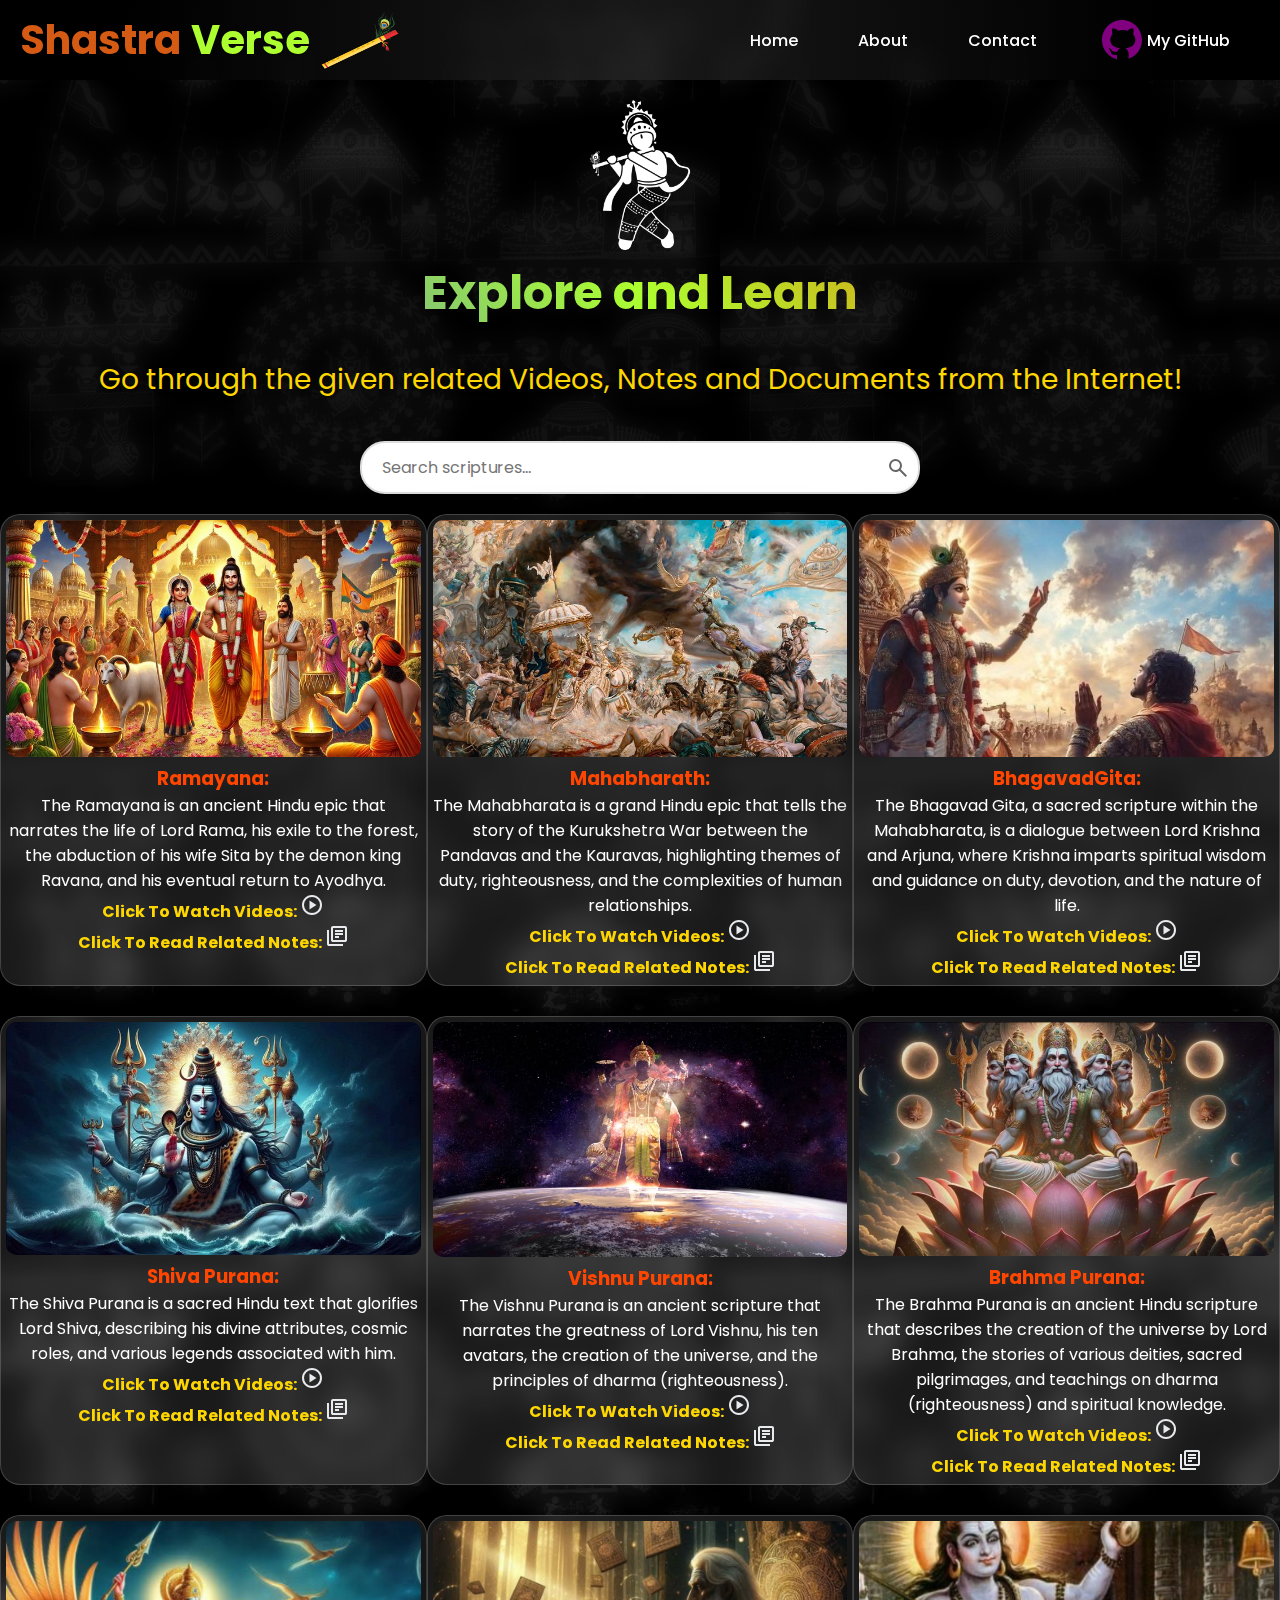
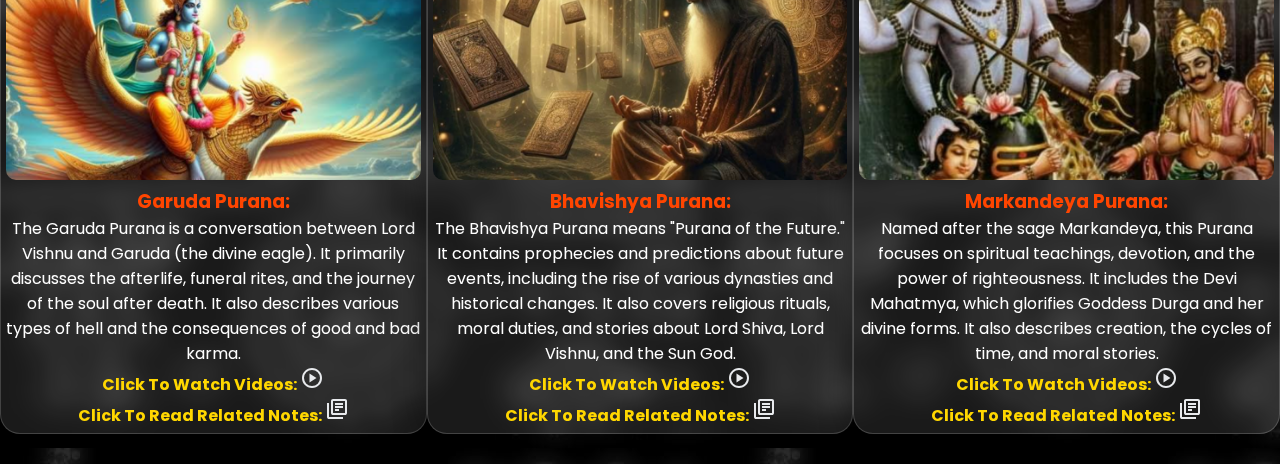
==== commit 84ab99a4: "Add files via upload" ====
--- a/index.html
+++ b/index.html
@@ -7,6 +7,7 @@
     <title>Shastra Verse - Spiritual Hub</title>
     <link rel="stylesheet" href="style.css">
     <link rel="shortcut icon" href="Elements/Screenshot_2025-02-19_155749-removebg-preview.png" type="image/x-icon">
+    <script src="script.js"></script>
 </head>
 
 <body>
@@ -16,7 +17,7 @@
         <ul class="sidebar">
             <li><a href="index.html">Home</a></li>
             <li><a href="about.html">About</a></li>
-            <li><a href="#">Contact</a></li>
+            <li><a href="contact.html">Contact</a></li>
             <li><a href="https://github.com/ChandraShekharDeshai"><svg xmlns="http://www.w3.org/2000/svg" width="50"
                         height="50" fill="purple" viewBox="0 0 30 30">
                         <path d="M15,3C8.373,3,3,8.373,3,15c0,5.623,3.872,10.328,9.092,11.63C12.036,26.468,12,26.28,12,26.047v-2.051 
@@ -41,7 +42,7 @@
         <ul>
             <li class="hideonmobile"><a href="index.html">Home</a></li>
             <li class="hideonmobile"><a href="about.html">About</a></li>
-            <li class="hideonmobile"><a href="#">Contact</a></li>
+            <li class="hideonmobile"><a href="contact.html">Contact</a></li>
             <li class="hideonmobile"><a href="https://github.com/ChandraShekharDeshai"><svg
                         xmlns="http://www.w3.org/2000/svg" width="50" height="50" fill="purple" viewBox="0 0 30 30">
                         <path d="M15,3C8.373,3,3,8.373,3,15c0,5.623,3.872,10.328,9.092,11.63C12.036,26.468,12,26.28,12,26.047v-2.051 
@@ -67,7 +68,12 @@
              <h1 class="title">Explore and Learn</h1>
              <span class="description">Go through the given related Videos, Notes and Documents from the Internet!</span>
             </div>
-
+            <div class="search-container">
+                <input type="text" id="searchInput" placeholder="Search scriptures..." class="search-input">
+                <svg class="search-icon" xmlns="http://www.w3.org/2000/svg" height="24" viewBox="0 -960 960 960" width="24">
+                    <path d="M784-120 532-372q-30 24-69 38t-83 14q-109 0-184.5-75.5T120-580q0-109 75.5-184.5T380-840q109 0 184.5 75.5T640-580q0 44-14 83t-38 69l252 252-56 56ZM380-400q75 0 127.5-52.5T560-580q0-75-52.5-127.5T380-760q-75 0-127.5 52.5T200-580q0 75 52.5 127.5T380-400Z"/>
+                </svg>
+            </div>
         <div class="container">
             <div class="card">
                 <img src="Elements/Shri ram _ Himanshu gautam.jpeg" alt="">
--- a/style.css
+++ b/style.css
@@ -288,7 +288,42 @@
     color: #a16cf0;
 
 }
-
+.search-container {
+    width: 100%;
+    max-width: 600px;
+    margin: 20px auto;
+    padding: 0 20px;
+    position: relative;
+}
+
+.search-input {
+    width: 100%;
+    padding: 12px 20px;
+    padding-right: 40px;
+    border: 2px solid #ddd;
+    border-radius: 25px;
+    font-size: 16px;
+    transition: all 0.3s ease;
+}
+
+.search-input:focus {
+    outline: none;
+    border-color: purple;
+    box-shadow: 0 0 5px rgba(128, 0, 128, 0.2);
+}
+
+.search-icon {
+    position: absolute;
+    right: 30px;
+    top: 50%;
+    transform: translateY(-50%);
+    fill: #666;
+}
+
+/* Hide cards when filtered out */
+.card.hidden {
+    display: none;
+}
 
 
 /* Bootstrap Responsive Fixes */
